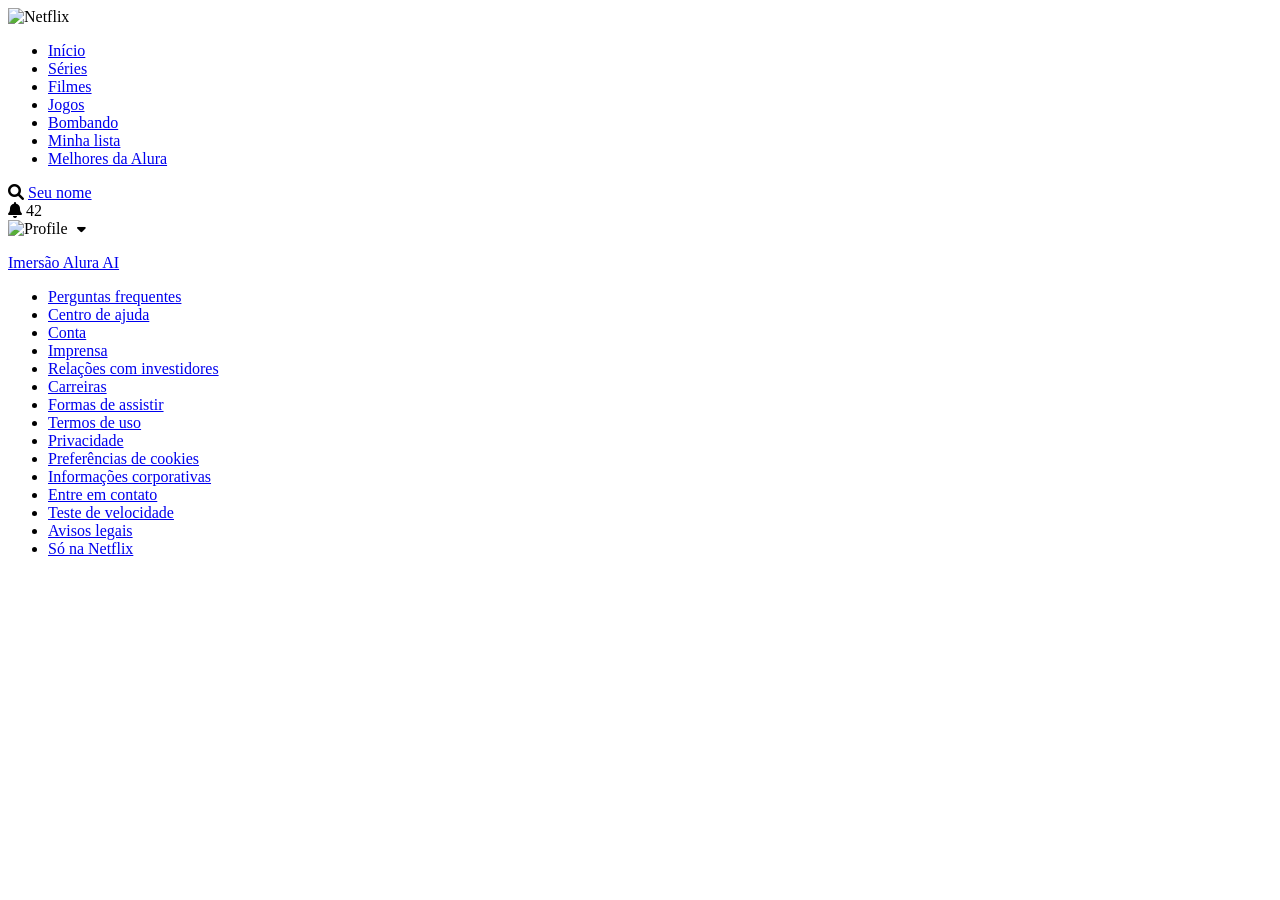
==== catalogo/catalogo.html @ dc3d11dd "Add files via upload" ====
<!DOCTYPE html>
<html lang="pt-BR">

<head>
    <meta charset="UTF-8">
    <meta name="viewport" content="width=device-width, initial-scale=1.0">
    <title>Netflix Clone</title>
    <link rel="stylesheet" href="catalogo.css">
    <link href="https://cdnjs.cloudflare.com/ajax/libs/font-awesome/6.0.0/css/all.min.css" rel="stylesheet">
    <link href="https://fonts.googleapis.com/css2?family=Roboto:wght@300;400;500;700&display=swap" rel="stylesheet">
</head>

<body>
    <!-- Navbar -->
    <header class="navbar" id="navbar">
        <div class="navbar-left">
            <img class="logo" src="https://upload.wikimedia.org/wikipedia/commons/0/08/Netflix_2015_logo.svg"
                alt="Netflix">
            <nav>
                <ul class="nav-links">
                    <li><a href="https://www.alura.com.br/" class="active">Início</a></li>
                    <li><a href="https://www.alura.com.br/">Séries</a></li>
                    <li><a href="https://www.alura.com.br/">Filmes</a></li>
                    <li><a href="https://www.alura.com.br/">Jogos</a></li>
                    <li><a href="https://www.alura.com.br/">Bombando</a></li>
                    <li><a href="https://www.alura.com.br/">Minha lista</a></li>
                    <li><a href="https://www.alura.com.br/">Melhores da Alura</a></li>
                </ul>
            </nav>
        </div>
        <div class="navbar-right">
            <i class="fas fa-search icon"></i>
            <a href="../index.html" class="kids-link">Seu nome</a>
            <div class="nav-notification">
                <i class="fas fa-bell icon"></i>
                <span class="notification-badge">42</span>
            </div>
            <a href="../index.html" class="profile-menu" style="text-decoration: none; color: inherit;">
                <img class="profile-icon" src="https://upload.wikimedia.org/wikipedia/commons/0/0b/Netflix-avatar.png"
                    alt="Profile">
                <i class="fas fa-caret-down icon" style="font-size: 14px; margin-left: 5px;"></i>
            </a>
        </div>
    </header>

    <!-- Sliders Container -->
    <main class="sliders-container" id="main-content">
        <!-- Javascript will inject the rows here -->
    </main>

    <!-- Footer -->
    <footer>
        <div class="footer-content">
            <a href="https://www.alura.com.br/" target="_blank">
                <p>Imersão Alura AI</p>
            </a>
            <ul class="footer-links">
                <li><a href="https://www.alura.com.br/" target="_blank">Perguntas frequentes</a></li>
                <li><a href="https://www.alura.com.br/" target="_blank">Centro de ajuda</a></li>
                <li><a href="https://www.alura.com.br/" target="_blank">Conta</a></li>
                <li><a href="https://www.alura.com.br/" target="_blank">Imprensa</a></li>
                <li><a href="https://www.alura.com.br/" target="_blank">Relações com investidores</a></li>
                <li><a href="https://www.alura.com.br/" target="_blank">Carreiras</a></li>
                <li><a href="https://www.alura.com.br/" target="_blank">Formas de assistir</a></li>
                <li><a href="https://www.alura.com.br/" target="_blank">Termos de uso</a></li>
                <li><a href="https://www.alura.com.br/" target="_blank">Privacidade</a></li>
                <li><a href="https://www.alura.com.br/" target="_blank">Preferências de cookies</a></li>
                <li><a href="https://www.alura.com.br/" target="_blank">Informações corporativas</a></li>
                <li><a href="https://www.alura.com.br/" target="_blank">Entre em contato</a></li>
                <li><a href="https://www.alura.com.br/" target="_blank">Teste de velocidade</a></li>
                <li><a href="https://www.alura.com.br/" target="_blank">Avisos legais</a></li>
                <li><a href="https://www.alura.com.br/" target="_blank">Só na Netflix</a></li>
            </ul>
        </div>
    </footer>

    <script type="module" src="js/main.js"></script>
</body>

</html>
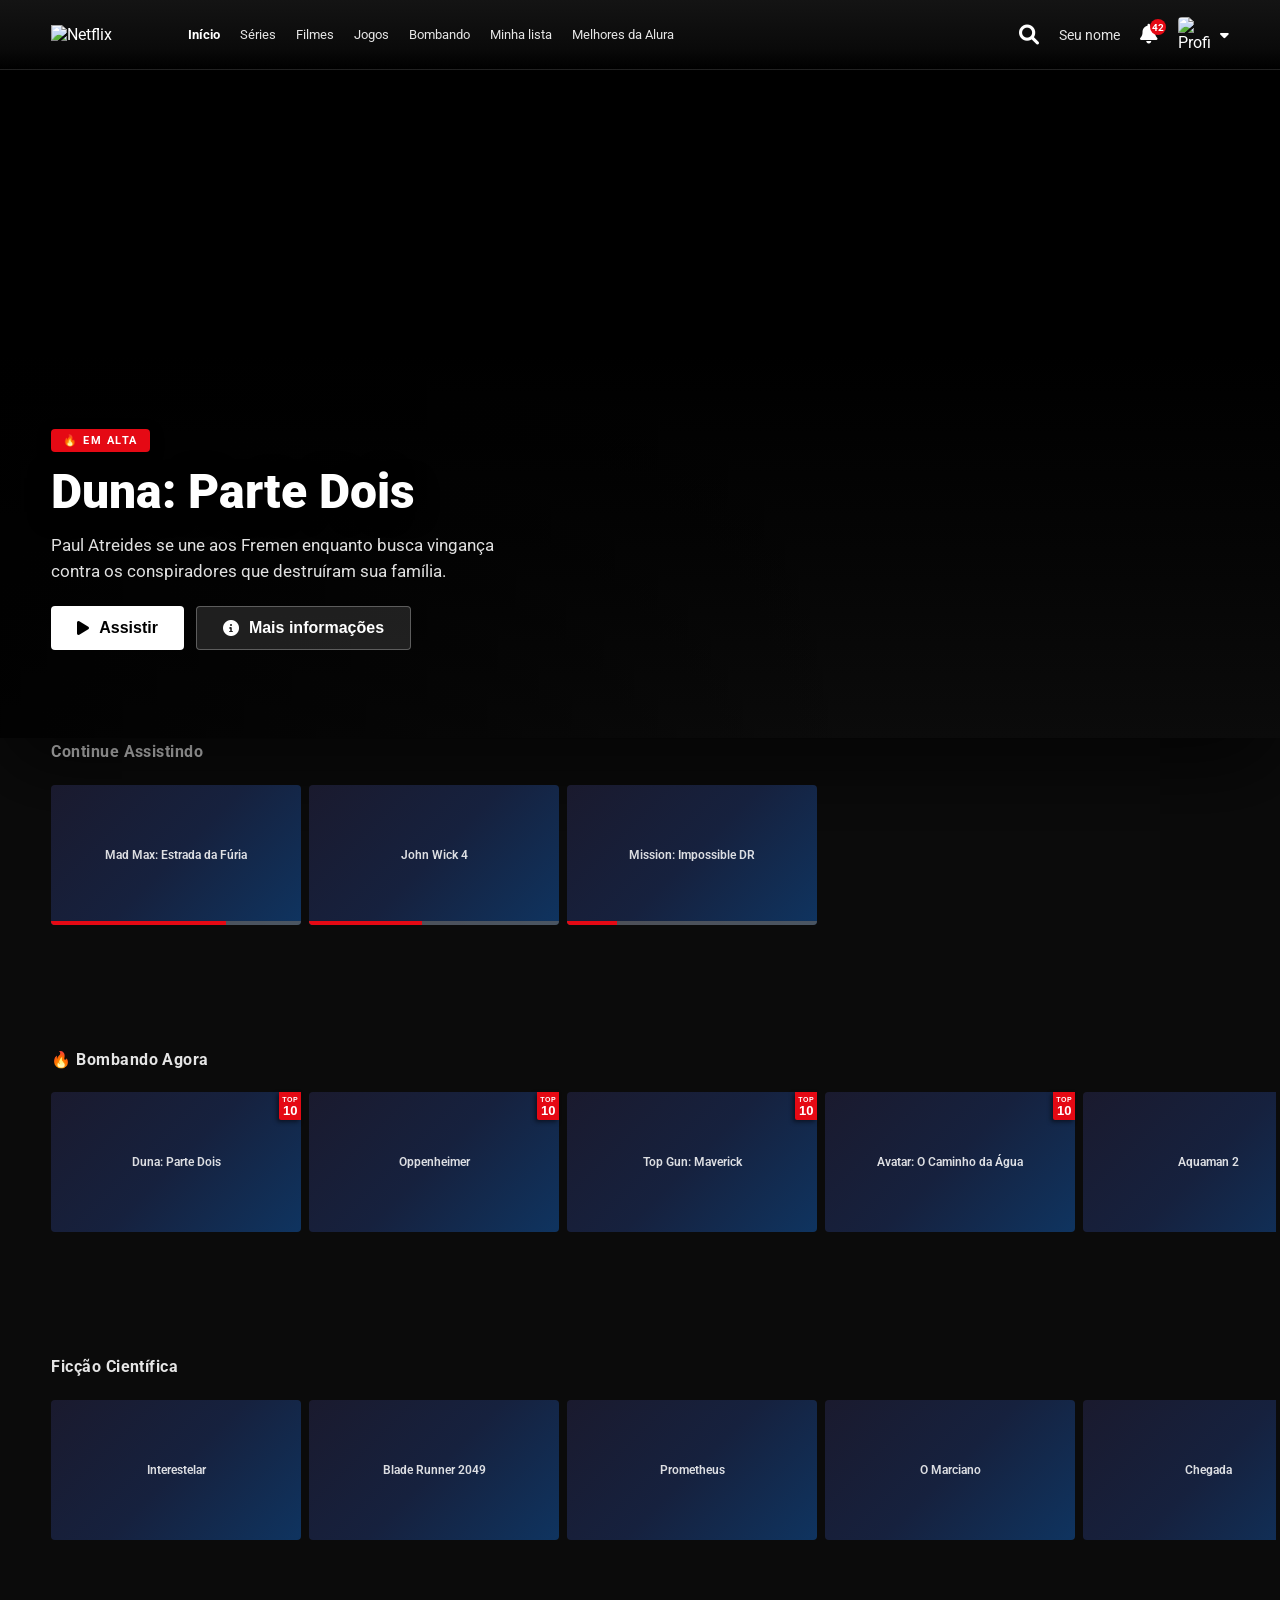
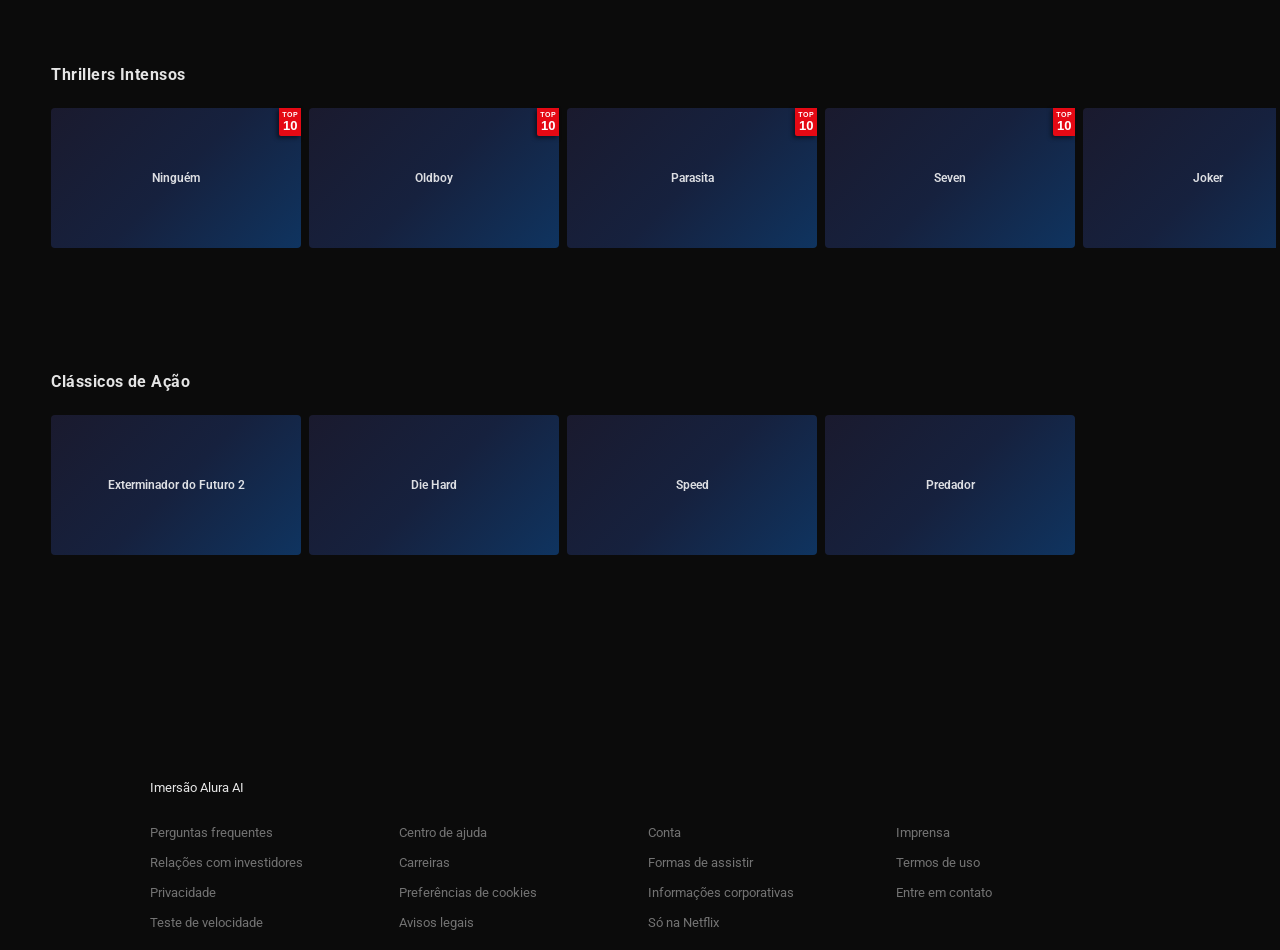
==== commit 92fb99b8: "Add files via upload" ====
--- a/catalogo/catalogo.html
+++ b/catalogo/catalogo.html
@@ -5,7 +5,7 @@
     <meta charset="UTF-8">
     <meta name="viewport" content="width=device-width, initial-scale=1.0">
     <title>Netflix Clone</title>
-    <link rel="stylesheet" href="catalogo.css">
+    <link rel="stylesheet" href="catalogo.css?v=4">
     <link href="https://cdnjs.cloudflare.com/ajax/libs/font-awesome/6.0.0/css/all.min.css" rel="stylesheet">
     <link href="https://fonts.googleapis.com/css2?family=Roboto:wght@300;400;500;700&display=swap" rel="stylesheet">
 </head>
@@ -74,6 +74,7 @@
         </div>
     </footer>
 
+    <!-- Chave TMDB: edite catalogo/js/tmdbConfig.js ou defina window.__TMDB_API_KEY__ antes deste script -->
     <script type="module" src="js/main.js"></script>
 </body>
 
--- a/catalogo/catalogo.css
+++ b/catalogo/catalogo.css
@@ -0,0 +1,965 @@
+:root {
+    --netflix-red: #e50914;
+    --accent-color: #e50914;
+    --dark-bg: #0b0b0b;
+    --text-color: #ffffff;
+    --navbar-bg: #141414;
+    --page-tint: rgba(20, 20, 20, 0.4);
+}
+
+* {
+    margin: 0;
+    padding: 0;
+    box-sizing: border-box;
+}
+
+body {
+    font-family: 'Roboto', 'Helvetica Neue', Helvetica, Arial, sans-serif;
+    background: linear-gradient(180deg, var(--navbar-bg) 0%, var(--dark-bg) 28vh, var(--dark-bg) 100%);
+    color: var(--text-color);
+    overflow-x: hidden;
+}
+
+body.detail-modal-open {
+    overflow: hidden;
+}
+
+a {
+    text-decoration: none;
+    color: #e5e5e5;
+    transition: color 0.3s;
+}
+
+a:hover {
+    color: #b3b3b3;
+}
+
+/* Navbar */
+.navbar {
+    position: fixed;
+    top: 0;
+    width: 100%;
+    display: flex;
+    justify-content: space-between;
+    align-items: center;
+    padding: 0 4%;
+    height: 70px;
+    z-index: 1000;
+    background: linear-gradient(to bottom, var(--navbar-bg) 0%, rgba(11, 11, 11, 0.92) 70%, transparent 100%);
+    backdrop-filter: saturate(160%) blur(12px);
+    -webkit-backdrop-filter: saturate(160%) blur(12px);
+    border-bottom: 1px solid rgba(255, 255, 255, 0.06);
+}
+
+.navbar-left,
+.navbar-right {
+    display: flex;
+    align-items: center;
+    gap: 20px;
+}
+
+.logo {
+    width: 92px;
+    margin-right: 25px;
+    cursor: pointer;
+}
+
+.nav-links {
+    list-style: none;
+    display: flex;
+    gap: 20px;
+    font-size: 13px;
+}
+
+.nav-links .active {
+    font-weight: bold;
+    color: white;
+}
+
+.icon {
+    font-size: 20px;
+    cursor: pointer;
+}
+
+.kids-link {
+    font-size: 14px;
+}
+
+.nav-notification {
+    position: relative;
+    cursor: pointer;
+}
+
+.notification-badge {
+    position: absolute;
+    top: -5px;
+    right: -8px;
+    background-color: var(--accent-color, var(--netflix-red));
+    color: white;
+    font-size: 10px;
+    font-weight: bold;
+    border-radius: 50%;
+    width: 16px;
+    height: 16px;
+    display: flex;
+    justify-content: center;
+    align-items: center;
+}
+
+.profile-menu {
+    display: flex;
+    align-items: center;
+    gap: 5px;
+    cursor: pointer;
+}
+
+.profile-icon {
+    width: 32px;
+    border-radius: 4px;
+}
+
+/* Sliders */
+.sliders-container {
+    padding: 0 4%;
+    padding-top: 100px;
+    /* Space for navbar */
+    position: relative;
+    z-index: 3;
+    padding-bottom: 100px;
+}
+
+/* Saudação (abaixo do hero) */
+.saudacao-perfil {
+    padding: 0 60px 16px;
+    font-size: 1.05rem;
+    color: rgba(255, 255, 255, 0.72);
+    font-weight: 400;
+    letter-spacing: 0.02em;
+}
+
+@media (max-width: 768px) {
+    .saudacao-perfil {
+        padding: 0 4% 12px;
+        font-size: 0.95rem;
+    }
+}
+
+/* Hero (billboard estilo Netflix — largura total + vídeo por baixo da navbar) */
+.sliders-container > .hero-banner:first-child {
+    width: 100vw;
+    max-width: none;
+    margin-left: calc(50% - 50vw);
+    margin-right: calc(50% - 50vw);
+    margin-top: -100px;
+    padding-top: 100px;
+    border-radius: 0;
+    box-shadow: 0 32px 80px rgba(0, 0, 0, 0.65);
+}
+
+.hero-banner {
+    position: relative;
+    width: 100%;
+    min-height: clamp(420px, 56vw, 78vh);
+    max-height: 85vh;
+    margin-bottom: 4px;
+    overflow: hidden;
+    background: #000;
+    border-radius: 0 0 8px 8px;
+    box-shadow: 0 24px 60px rgba(0, 0, 0, 0.55);
+}
+
+.sliders-container > .hero-banner:first-child.hero-banner {
+    min-height: clamp(460px, 58vw, 82vh);
+}
+
+.hero-bg {
+    position: absolute;
+    inset: 0;
+    z-index: 0;
+    background-size: cover;
+    background-position: center center;
+    background-repeat: no-repeat;
+    transition: opacity 0.85s ease;
+}
+
+.hero-bg--gradient {
+    background-image: linear-gradient(135deg, #1a1a2e 0%, #0d1117 50%, #141414 100%);
+}
+
+.hero-video-layer {
+    position: absolute;
+    inset: 0;
+    z-index: 1;
+    overflow: hidden;
+    pointer-events: none;
+}
+
+.hero-video-layer--off {
+    display: none !important;
+}
+
+.hero-video-iframe {
+    position: absolute;
+    top: 50%;
+    left: 50%;
+    width: 177.78vh;
+    min-width: 100%;
+    height: 56.25vw;
+    min-height: 100%;
+    max-width: none;
+    transform: translate(-50%, -50%) scale(1.08);
+    border: 0;
+    opacity: 0;
+    transition: opacity 0.75s ease;
+}
+
+.hero-banner.hero-video-ready .hero-video-iframe {
+    opacity: 1;
+}
+
+.hero-banner.hero-video-ready .hero-bg {
+    opacity: 0.4;
+}
+
+.hero-gradient {
+    position: absolute;
+    inset: 0;
+    z-index: 2;
+    background: linear-gradient(
+            90deg,
+            rgba(0, 0, 0, 0.85) 0%,
+            rgba(0, 0, 0, 0.45) 38%,
+            transparent 68%
+        ),
+        linear-gradient(
+            0deg,
+            rgba(11, 11, 11, 1) 0%,
+            rgba(11, 11, 11, 0.4) 28%,
+            transparent 52%
+        ),
+        linear-gradient(180deg, rgba(0, 0, 0, 0.5) 0%, transparent 18%);
+    pointer-events: none;
+}
+
+.hero-content {
+    position: absolute;
+    bottom: clamp(40px, 7vw, 88px);
+    left: clamp(20px, 4vw, 60px);
+    max-width: min(540px, 90vw);
+    z-index: 3;
+}
+
+.hero-badge {
+    display: inline-block;
+    background: var(--accent-color, #e50914);
+    color: #fff;
+    font-size: 11px;
+    font-weight: 700;
+    letter-spacing: 1.5px;
+    text-transform: uppercase;
+    padding: 5px 12px;
+    border-radius: 4px;
+    margin-bottom: 14px;
+    box-shadow: 0 4px 14px rgba(0, 0, 0, 0.35);
+}
+
+.hero-titulo {
+    font-size: clamp(1.75rem, 4vw, 3rem);
+    font-weight: 900;
+    color: #fff;
+    margin: 0 0 14px;
+    line-height: 1.08;
+    text-shadow: 0 4px 24px rgba(0, 0, 0, 0.65);
+}
+
+.hero-descricao {
+    font-size: clamp(0.9rem, 1.5vw, 1.05rem);
+    color: rgba(255, 255, 255, 0.88);
+    line-height: 1.55;
+    margin: 0 0 22px;
+    max-width: 46ch;
+}
+
+.hero-botoes {
+    display: flex;
+    flex-wrap: wrap;
+    gap: 12px;
+}
+
+.hero-btn {
+    display: inline-flex;
+    align-items: center;
+    gap: 10px;
+    border: none;
+    padding: 12px 26px;
+    border-radius: 4px;
+    font-size: 1rem;
+    font-weight: 700;
+    cursor: pointer;
+    transition: background 0.2s, transform 0.15s;
+}
+
+.hero-btn:active {
+    transform: scale(0.98);
+}
+
+.hero-btn-primary {
+    background: #fff;
+    color: #000;
+}
+
+.hero-btn-primary:hover {
+    background: rgba(255, 255, 255, 0.85);
+}
+
+.hero-btn-secondary {
+    background: rgba(42, 42, 42, 0.75);
+    color: #fff;
+    border: 1px solid rgba(255, 255, 255, 0.28);
+}
+
+.hero-btn-secondary:hover {
+    background: rgba(60, 60, 60, 0.9);
+    border-color: rgba(255, 255, 255, 0.45);
+}
+
+.slider-section {
+    margin-bottom: 3.5vw;
+}
+
+.slider-header {
+    display: flex;
+    justify-content: space-between;
+    align-items: flex-end;
+    margin-bottom: 12px;
+}
+
+.slider-title {
+    font-size: clamp(0.95rem, 1.25vw, 1.15rem);
+    font-weight: 700;
+    color: #e5e5e5;
+    line-height: 1.3;
+    letter-spacing: 0.03em;
+}
+
+.slider-indicators {
+    display: flex;
+    gap: 2px;
+    margin-bottom: 4px;
+}
+
+.slider-indicators div {
+    width: 12px;
+    height: 2px;
+    background-color: #4d4d4d;
+}
+
+.slider-indicators div.active {
+    background-color: #aaa;
+}
+
+.movie-row {
+    display: flex;
+    flex-wrap: nowrap;
+    gap: 8px;
+    /* Scroll horizontal (overflow-x: visible cortava tudo com body { overflow-x: hidden }) */
+    overflow-x: auto;
+    overflow-y: visible;
+    padding: 10px 4% 80px 4%;
+    margin: 0 -4%;
+    /* auto: rolagem com a roda (JS) fica responsiva; smooth aqui atrapalha scrollLeft incremental */
+    scroll-behavior: auto;
+    -webkit-overflow-scrolling: touch;
+    -ms-overflow-style: none;
+    scrollbar-width: none;
+}
+
+.movie-row::-webkit-scrollbar {
+    display: none;
+}
+
+.movie-card {
+    flex: 0 0 auto;
+    min-width: 250px;
+    width: 250px;
+    height: 140px;
+    background-color: #222;
+    border-radius: 4px;
+    cursor: pointer;
+    transition: transform 0.3s cubic-bezier(0.25, 0.46, 0.45, 0.94) 0s, border-radius 0.3s 0s, z-index 0s 0.3s, box-shadow 0.3s 0s;
+    position: relative;
+    z-index: 1;
+    transform-origin: center center;
+    /* Default origin */
+}
+
+/* Modifiers applied by JavaScript to prevent edge clipping */
+.movie-card.origin-left {
+    transform-origin: left center;
+}
+
+.movie-card.origin-right {
+    transform-origin: right center;
+}
+
+.movie-card:hover {
+    transform: scale(1.42);
+    z-index: 99;
+    border-radius: 6px;
+    outline: 2px solid rgba(255, 255, 255, 0.12);
+    box-shadow: 0 16px 48px rgba(0, 0, 0, 0.95), 0 0 0 1px rgba(0, 0, 0, 0.4);
+    transition: transform 0.35s cubic-bezier(0.33, 0, 0.18, 1) 0.15s,
+        border-radius 0.25s 0.15s,
+        box-shadow 0.35s 0.15s,
+        outline 0.25s 0.15s,
+        z-index 0s 0s;
+}
+
+.movie-card img {
+    position: absolute;
+    top: 0;
+    left: 0;
+    width: 100%;
+    height: 100%;
+    object-fit: cover;
+    border-radius: 4px;
+    transition: opacity 0.3s ease, border-radius 0.3s;
+    z-index: 2;
+}
+
+.movie-card iframe {
+    position: absolute;
+    top: 0;
+    left: 0;
+    width: 100%;
+    height: 100%;
+    opacity: 0;
+    border-radius: 4px;
+    transition: opacity 0.3s ease, border-radius 0.3s;
+    pointer-events: none;
+    z-index: 1;
+}
+
+.movie-card iframe.playing {
+    opacity: 1;
+    z-index: 3;
+    border-radius: 6px 6px 0 0;
+}
+
+.movie-card:hover img {
+    border-radius: 6px 6px 0 0;
+    transition: border-radius 0s 0.6s;
+}
+
+.movie-card img.playing-video {
+    opacity: 0;
+}
+
+/* Card Details Modal */
+.card-details {
+    position: absolute;
+    top: 100%;
+    left: 0;
+    width: 100%;
+    background-color: #181818;
+    border-bottom-left-radius: 6px;
+    border-bottom-right-radius: 6px;
+    padding: 18px 16px;
+    opacity: 0;
+    visibility: hidden;
+    transition: opacity 0.3s 0s, visibility 0.3s 0s;
+    box-shadow: 0 15px 30px rgba(0, 0, 0, 0.9);
+    display: flex;
+    flex-direction: column;
+    gap: 12px;
+    z-index: 2;
+    cursor: default;
+}
+
+.movie-card:hover .card-details {
+    opacity: 1;
+    visibility: visible;
+    transition: opacity 0.2s 0.6s, visibility 0s 0.6s;
+}
+
+.details-buttons {
+    display: flex;
+    justify-content: space-between;
+    align-items: center;
+}
+
+.left-buttons,
+.right-buttons {
+    display: flex;
+    gap: 8px;
+}
+
+.btn-icon {
+    width: 32px;
+    height: 32px;
+    border-radius: 50%;
+    background-color: #2b2b2b;
+    border: 1px solid rgba(255, 255, 255, 0.5);
+    color: white;
+    display: flex;
+    justify-content: center;
+    align-items: center;
+    cursor: pointer;
+    font-size: 14px;
+    transition: border-color 0.2s, background-color 0.2s;
+}
+
+.btn-icon:hover {
+    border-color: white;
+    background-color: rgba(255, 255, 255, 0.2);
+}
+
+.btn-play-icon {
+    background-color: white;
+    color: black;
+    border: none;
+}
+
+.btn-play-icon:hover {
+    background-color: #e6e6e6;
+}
+
+.btn-play-icon i {
+    margin-left: 2px;
+}
+
+.details-info {
+    display: flex;
+    align-items: center;
+    gap: 8px;
+    font-size: 11px;
+    font-weight: bold;
+}
+
+.match-score {
+    color: #46d369;
+}
+
+.age-badge {
+    background-color: transparent;
+    border: 1px solid rgba(255, 255, 255, 0.4);
+    color: white;
+    padding: 1px 3px;
+    border-radius: 2px;
+    font-family: Arial, sans-serif;
+}
+
+.age-badge.red-accent {
+    background-color: #d32f2f;
+    border: none;
+    font-weight: bold;
+}
+
+.resolution {
+    border: 1px solid rgba(255, 255, 255, 0.4);
+    padding: 1px 3px;
+    border-radius: 2px;
+    color: rgba(255, 255, 255, 0.9);
+}
+
+.duration {
+    color: rgba(255, 255, 255, 0.9);
+}
+
+.details-tags {
+    display: flex;
+    gap: 6px;
+    font-size: 11px;
+    color: rgba(255, 255, 255, 0.9);
+    margin-top: 4px;
+}
+
+.details-tags span:not(:last-child)::after {
+    content: "•";
+    color: #666;
+    margin-left: 6px;
+}
+
+/* Badges */
+.badge-top10 {
+    position: absolute;
+    top: 0;
+    right: 0;
+    width: 22px;
+    height: 28px;
+    background-color: var(--accent-color, var(--netflix-red));
+    color: white;
+    display: flex;
+    flex-direction: column;
+    justify-content: center;
+    align-items: center;
+    font-weight: bold;
+    z-index: 4;
+    border-bottom-left-radius: 2px;
+    box-shadow: -2px 2px 4px rgba(0, 0, 0, 0.5);
+    font-family: 'Helvetica Neue', Helvetica, Arial, sans-serif;
+}
+
+.badge-top10 span.top {
+    font-size: 7px;
+    letter-spacing: 0.5px;
+    line-height: 8px;
+}
+
+.badge-top10 span.number {
+    font-size: 13px;
+    line-height: 13px;
+}
+
+.badge-bottom {
+    position: absolute;
+    bottom: 8px;
+    left: 50%;
+    transform: translateX(-50%);
+    padding: 2px 4px;
+    font-size: 10px;
+    font-weight: bold;
+    border-radius: 2px;
+    z-index: 4;
+    white-space: nowrap;
+    text-transform: uppercase;
+}
+
+.movie-card.has-progress .badge-bottom {
+    bottom: 12px;
+}
+
+.badge-bottom.red {
+    background-color: var(--netflix-red);
+    color: white;
+}
+
+.badge-bottom.white {
+    background-color: white;
+    color: black;
+}
+
+/* Progress bar */
+.progress-bar-container {
+    position: absolute;
+    bottom: 0;
+    left: 0;
+    width: 100%;
+    height: 4px;
+    background-color: rgba(100, 100, 100, 0.7);
+    z-index: 5;
+    border-bottom-left-radius: 4px;
+    border-bottom-right-radius: 4px;
+}
+
+.progress-value {
+    height: 100%;
+    background-color: var(--accent-color, var(--netflix-red));
+    border-bottom-left-radius: 4px;
+}
+
+/* Mobile adjustments */
+@media (max-width: 768px) {
+    .nav-links {
+        display: none;
+    }
+
+    .movie-card {
+        min-width: 200px;
+        width: 200px;
+        height: 112px;
+    }
+
+    .slider-title {
+        font-size: 4vw;
+        line-height: 4.5vw;
+    }
+}
+
+/* Footer */
+footer {
+    padding: 0 4%;
+    color: #737373;
+    font-size: 13px;
+    margin-bottom: 20px;
+}
+
+.footer-content {
+    max-width: 980px;
+    margin: 0 auto;
+}
+
+.footer-content p {
+    margin-bottom: 30px;
+}
+
+.footer-links {
+    list-style: none;
+    display: grid;
+    grid-template-columns: repeat(4, 1fr);
+    grid-gap: 15px;
+}
+
+.footer-links a {
+    color: #737373;
+}
+
+.footer-links a:hover {
+    text-decoration: underline;
+}
+
+@media (max-width: 768px) {
+    .footer-links {
+        grid-template-columns: repeat(2, 1fr);
+    }
+}
+
+/* ========== Modal de detalhes (estilo Netflix) ========== */
+.detail-modal-overlay {
+    position: fixed;
+    inset: 0;
+    z-index: 10050;
+    background: rgba(0, 0, 0, 0.78);
+    backdrop-filter: blur(6px);
+    -webkit-backdrop-filter: blur(6px);
+    display: flex;
+    align-items: flex-start;
+    justify-content: center;
+    padding: 32px 16px 48px;
+    overflow-y: auto;
+    animation: detailFadeIn 0.22s ease;
+}
+
+.detail-modal-overlay[hidden] {
+    display: none;
+}
+
+@keyframes detailFadeIn {
+    from {
+        opacity: 0;
+    }
+    to {
+        opacity: 1;
+    }
+}
+
+.detail-modal {
+    position: relative;
+    width: min(900px, 100%);
+    background: #181818;
+    border-radius: 8px;
+    overflow: hidden;
+    box-shadow: 0 8px 48px rgba(0, 0, 0, 0.85), 0 0 1px rgba(255, 255, 255, 0.08);
+}
+
+.detail-modal-close {
+    position: absolute;
+    top: 12px;
+    right: 12px;
+    z-index: 20;
+    width: 40px;
+    height: 40px;
+    border: none;
+    border-radius: 50%;
+    background: rgba(20, 20, 20, 0.75);
+    color: #fff;
+    font-size: 26px;
+    line-height: 1;
+    cursor: pointer;
+    display: flex;
+    align-items: center;
+    justify-content: center;
+    transition: background 0.2s, transform 0.15s;
+}
+
+.detail-modal-close:hover {
+    background: rgba(40, 40, 40, 0.95);
+    transform: scale(1.06);
+}
+
+.detail-modal-hero {
+    position: relative;
+    aspect-ratio: 16 / 9;
+    max-height: 52vh;
+    background: #000;
+}
+
+.detail-modal-backdrop-wrap {
+    position: absolute;
+    inset: 0;
+}
+
+.detail-modal-backdrop {
+    width: 100%;
+    height: 100%;
+    object-fit: cover;
+    display: block;
+    transition: opacity 0.35s ease;
+}
+
+.detail-modal-overlay.has-trailer .detail-modal-backdrop {
+    opacity: 0.35;
+}
+
+.detail-modal-backdrop-fade {
+    position: absolute;
+    inset: 0;
+    background: linear-gradient(
+        to top,
+        #181818 0%,
+        rgba(24, 24, 24, 0.65) 35%,
+        transparent 65%
+    );
+    pointer-events: none;
+}
+
+.detail-modal-trailer-wrap {
+    position: absolute;
+    inset: 0;
+    z-index: 3;
+}
+
+.detail-modal-trailer-wrap[hidden] {
+    display: none;
+}
+
+.detail-modal-trailer {
+    width: 100%;
+    height: 100%;
+    border: 0;
+    display: block;
+}
+
+.detail-modal-content {
+    padding: 0 28px 28px;
+}
+
+.detail-modal-toolbar {
+    display: flex;
+    align-items: center;
+    gap: 12px;
+    margin-bottom: 14px;
+    flex-wrap: wrap;
+}
+
+.detail-modal-play {
+    display: inline-flex;
+    align-items: center;
+    gap: 10px;
+    padding: 10px 28px;
+    border: none;
+    border-radius: 4px;
+    background: #fff;
+    color: #000;
+    font-size: 15px;
+    font-weight: 700;
+    cursor: pointer;
+    transition: background 0.2s;
+}
+
+.detail-modal-play:hover {
+    background: rgba(255, 255, 255, 0.88);
+}
+
+.detail-modal-list {
+    width: 42px;
+    height: 42px;
+    border-radius: 50%;
+    border: 2px solid rgba(255, 255, 255, 0.45);
+    background: rgba(42, 42, 42, 0.6);
+    color: #fff;
+    font-size: 18px;
+    cursor: pointer;
+    display: flex;
+    align-items: center;
+    justify-content: center;
+    transition: border-color 0.2s, background 0.2s;
+}
+
+.detail-modal-list:hover {
+    border-color: #fff;
+    background: rgba(70, 70, 70, 0.75);
+}
+
+.detail-modal-title {
+    font-size: clamp(1.35rem, 2.8vw, 1.75rem);
+    font-weight: 800;
+    color: #fff;
+    margin: 0 0 12px;
+    line-height: 1.2;
+}
+
+.detail-meta-row {
+    display: flex;
+    flex-wrap: wrap;
+    align-items: center;
+    gap: 10px 14px;
+    font-size: 14px;
+    color: #d2d2d2;
+    margin-bottom: 10px;
+}
+
+.detail-match {
+    color: #46d369;
+    font-weight: 700;
+}
+
+.detail-hd,
+.detail-badge {
+    font-size: 12px;
+    padding: 2px 6px;
+    border: 1px solid rgba(255, 255, 255, 0.35);
+    border-radius: 2px;
+    color: rgba(255, 255, 255, 0.9);
+}
+
+.detail-genres {
+    display: flex;
+    flex-wrap: wrap;
+    gap: 8px;
+    margin-bottom: 14px;
+}
+
+.detail-genres span {
+    font-size: 13px;
+    color: #fff;
+    padding: 4px 10px;
+    border-radius: 4px;
+    background: rgba(255, 255, 255, 0.08);
+    border: 1px solid rgba(255, 255, 255, 0.12);
+}
+
+.detail-modal-overview {
+    font-size: 15px;
+    line-height: 1.55;
+    color: #d1d1d1;
+    margin: 0 0 16px;
+    max-width: 72ch;
+}
+
+.detail-modal-castline {
+    font-size: 14px;
+    line-height: 1.45;
+    color: #a3a3a3;
+    margin: 0;
+}
+
+@media (max-width: 600px) {
+    .detail-modal-overlay {
+        padding: 0;
+        align-items: stretch;
+    }
+
+    .detail-modal {
+        border-radius: 0;
+        min-height: 100%;
+    }
+
+    .detail-modal-content {
+        padding: 0 16px 24px;
+    }
+
+    .detail-modal-hero {
+        max-height: 40vh;
+    }
+}
